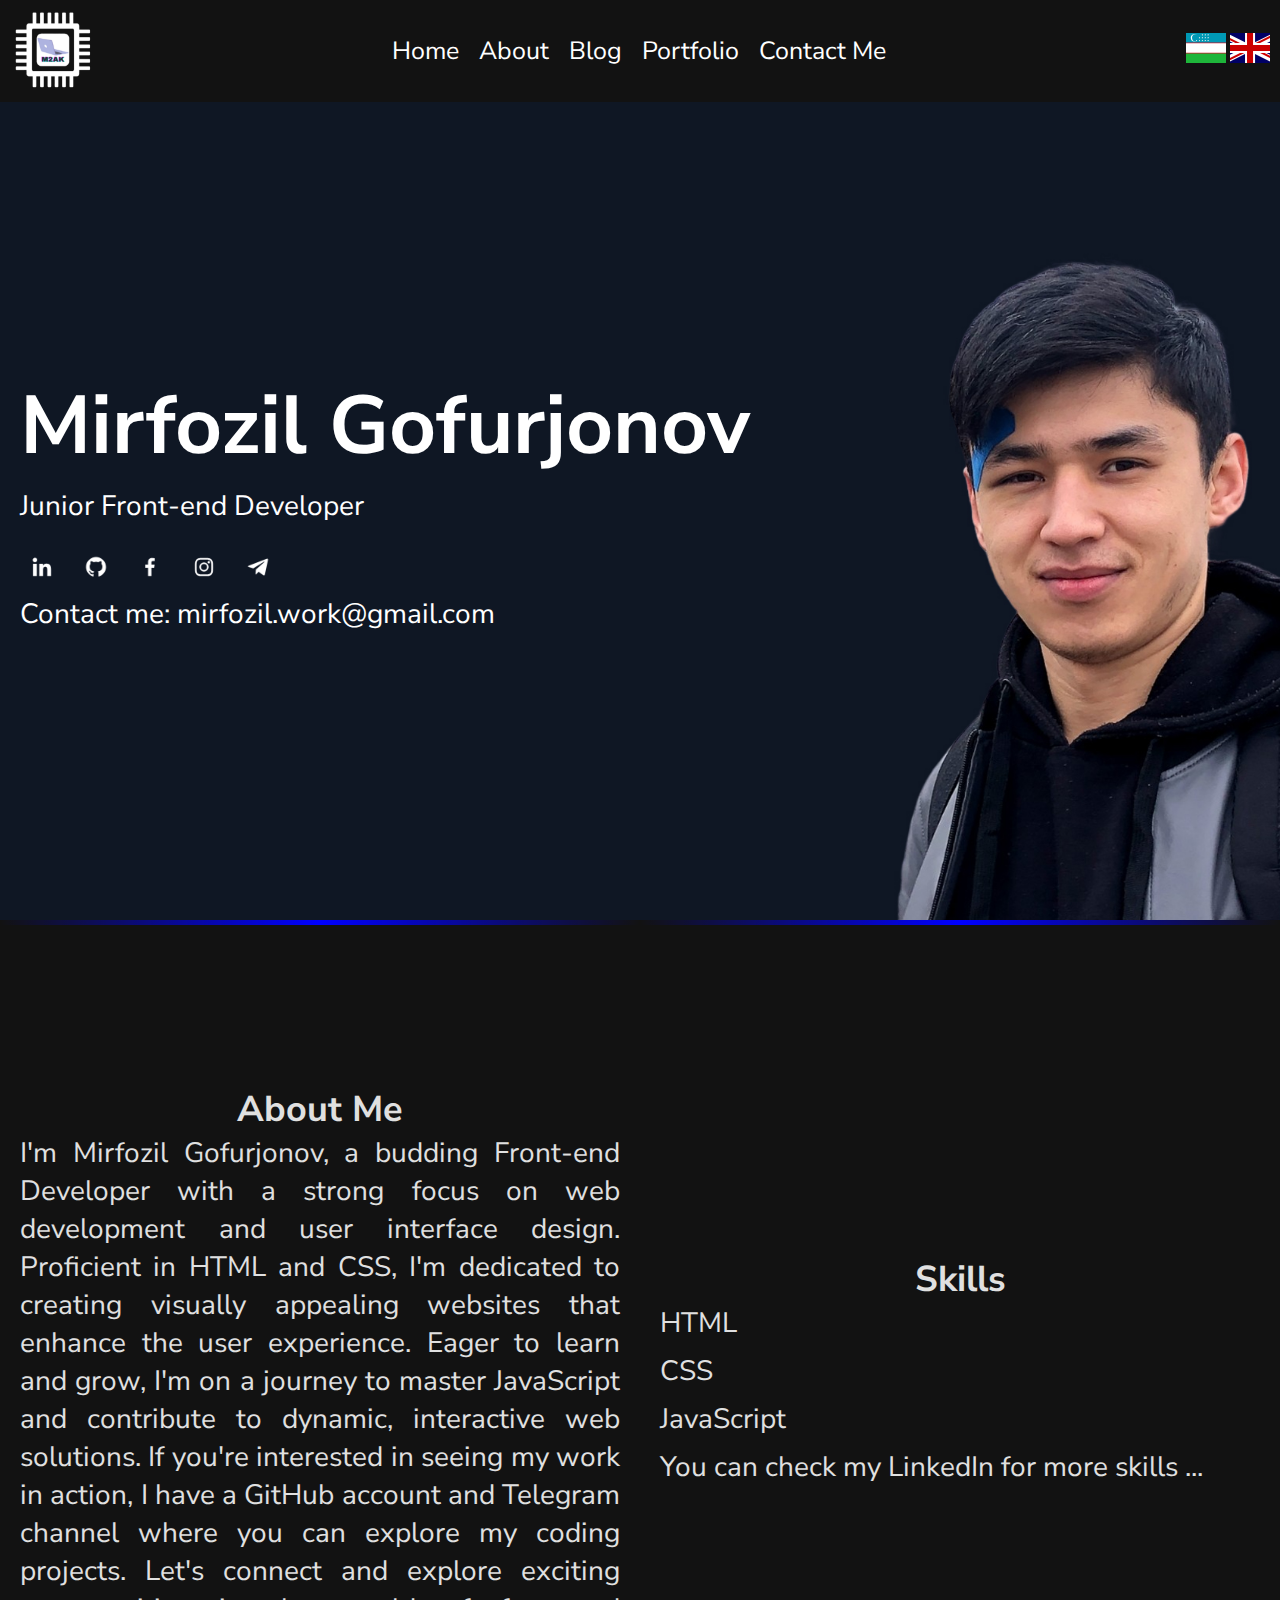
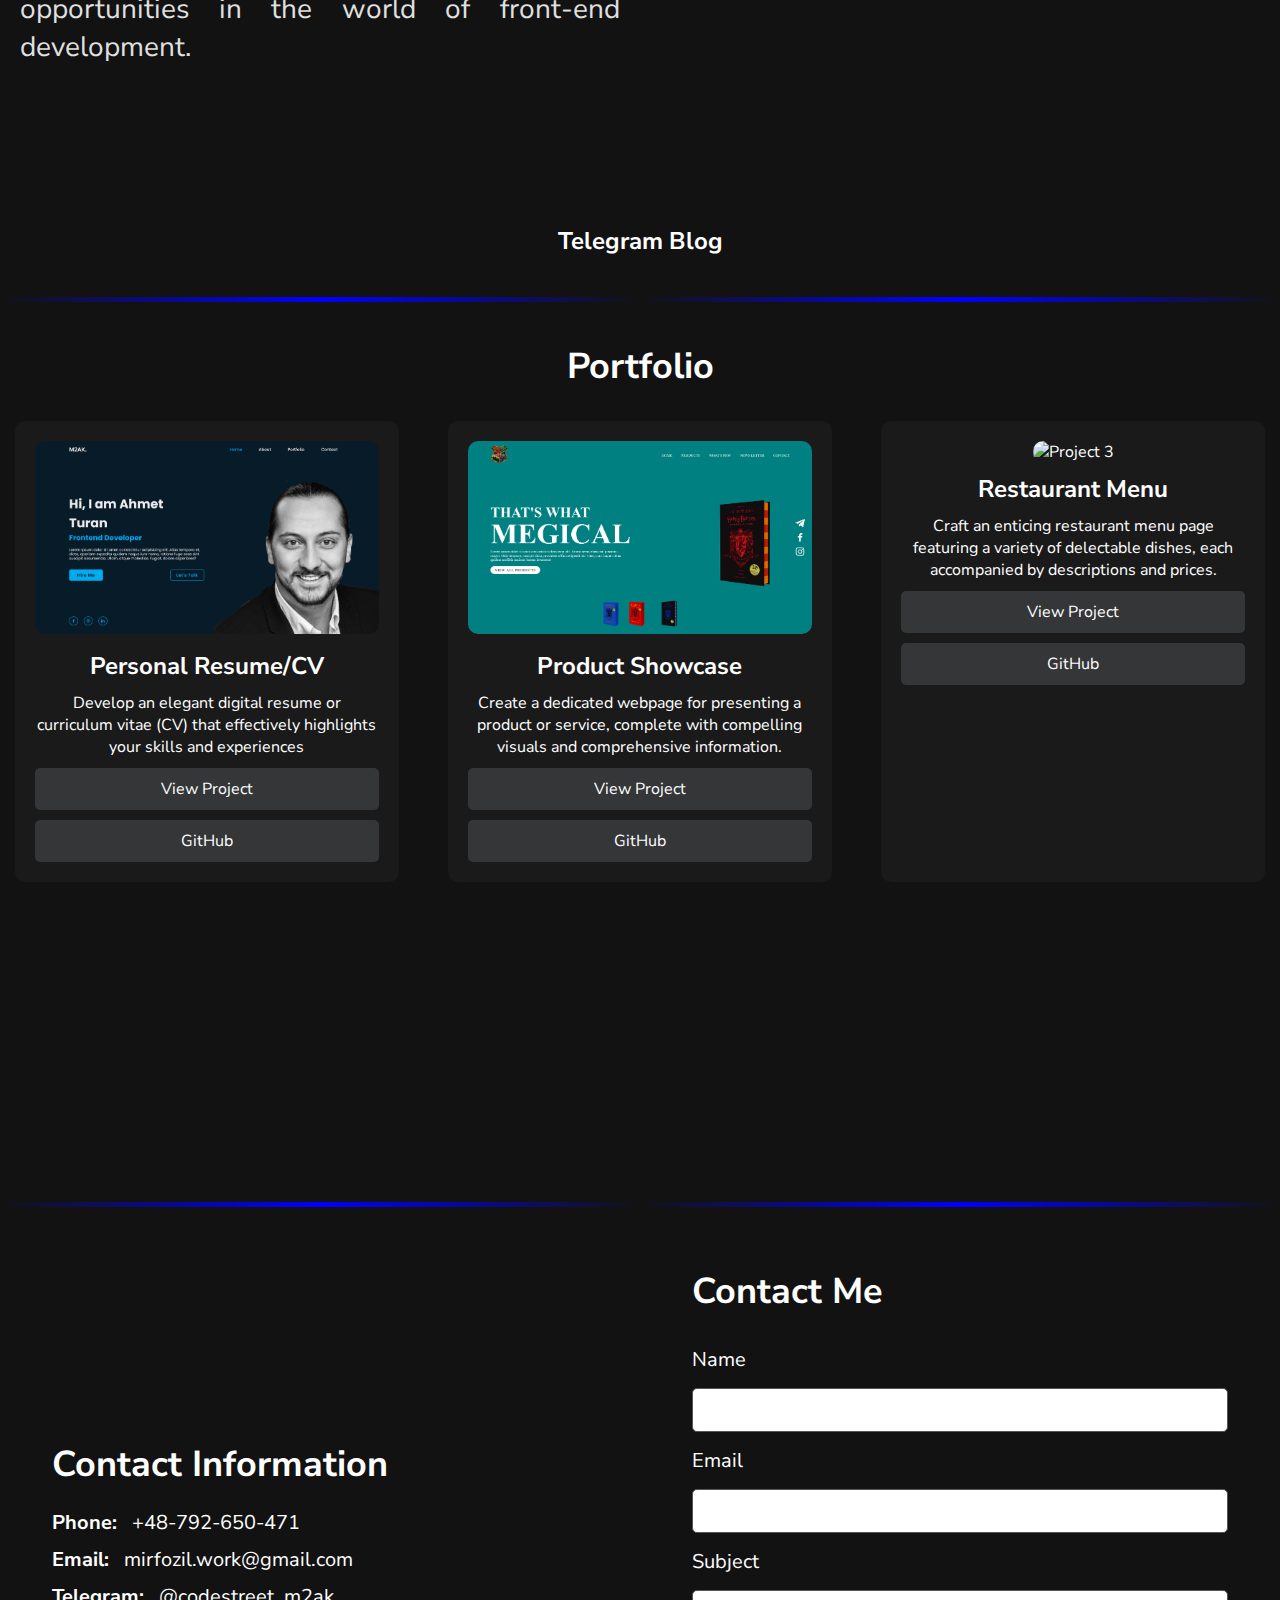
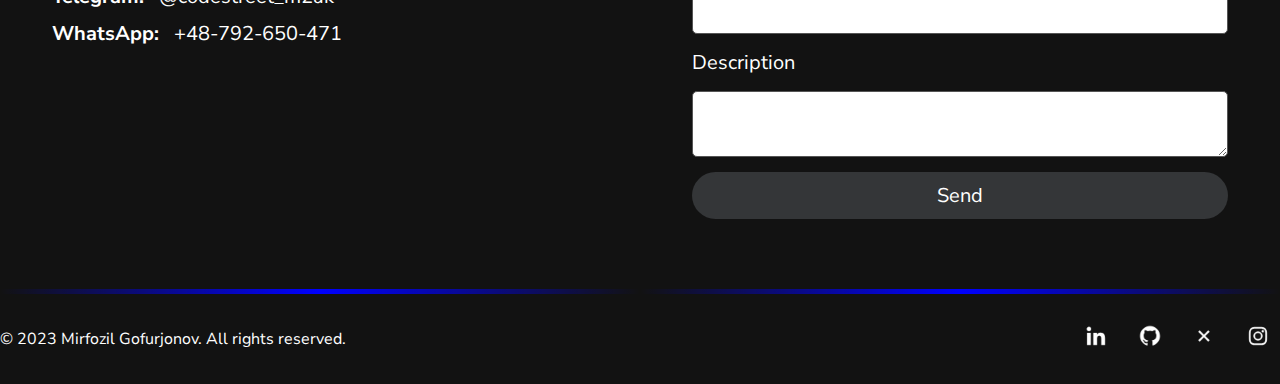
==== index.html @ f90c0793 "email act" ====
<!DOCTYPE html>
<html lang="en">
<head>
    <meta charset="UTF-8">
    <meta name="viewport" content="width=device-width, initial-scale=1.0">
    <!-- Styles -->
    <link rel="stylesheet" href="styles.css">
    <!-- Fonts -->
    <link rel="preconnect" href="https://fonts.googleapis.com">
    <link rel="preconnect" href="https://fonts.gstatic.com" crossorigin>
    <link href="https://fonts.googleapis.com/css2?family=Nunito+Sans:ital,opsz,wght@0,6..12,200;0,6..12,300;0,6..12,400;0,6..12,500;0,6..12,600;0,6..12,700;0,6..12,800;0,6..12,900;0,6..12,1000;1,6..12,200;1,6..12,300;1,6..12,400;1,6..12,500;1,6..12,600;1,6..12,700;1,6..12,800;1,6..12,900;1,6..12,1000&display=swap" rel="stylesheet">
    <!-- Title -->
    <title>Mirfozil Gofurjonov's Portfolio</title>
</head>
<body>

    <header class="dark-header">
        <div class="logo">
            <a href="Uzb_index.html"><img src="img/logo/logo.png" alt="logo"></a>
        </div>
        <nav>
            <ul>
                <li><a href="#home">Home</a></li>
                <li><a href="#about">About</a></li>
                <li><a href="#blog">Blog</a></li>
                <li><a href="#portfolio">Portfolio</a></li>
                <li><a href="#contact">Contact Me</a></li>
            </ul>
        </nav>
        <div class="language-flags">
            <a href="Uzb_index.html"><img src="img/flag/uzb.svg" alt="Uzbek Flag"></a>
            <a href="index.html"><img src="img/flag/gbr.svg" alt="English Flag"></a>
        </div>
    </header>

    <section id="home" class="home-section">
        <div class="home-content">
            <h2>Mirfozil Gofurjonov</h2>
            <p>Junior Front-end Developer</p>
            <div class="social-links">
                <a href="https://www.linkedin.com/in/m2ak-mirfozil/" target="_blank" title="LinkedIn">
                    <img src="img/icon/linkedin-logo-24.png" alt="LinkedIn">
                </a>
                <a href="https://github.com/m2ak-dev" target="_blank" title="GitHub">
                    <img src="img/icon/github-logo-24.png" alt="GitHub">
                </a>
                <a href="https://www.facebook.com/charlie.mirfozil" target="_blank" title="Facebook">
                    <img src="img/icon/facebook-logo-24.png" alt="Facebook">
                </a>
                <a href="https://www.instagram.com/mirfozil_pl/" target="_blank" title="Instagram">
                    <img src="img/icon/instagram-logo-24.png" alt="Instagram">
                </a>
                <a href="https://t.me/codestreet_m2ak" target="_blank" title="Telegram">
                    <img src="img/icon/telegram-logo-24.png" alt="Telegram">
                </a>
            </div>
            <p class="contact-me">
                Contact me: <a href="mailto:mirfozil.work@gmail.com">mirfozil.work@gmail.com</a>
            </p>
        </div>
    </section>

    <hr class="border-sections">

    <section id="about" class="about-section">
        <div class="about-summary">
            <h2>About Me</h2>
            <p>
                I'm Mirfozil Gofurjonov, a budding Front-end Developer with a strong focus on web development and user interface design. Proficient in HTML and CSS, I'm dedicated to creating visually appealing websites that enhance the user experience. Eager to learn and grow, I'm on a journey to master JavaScript and contribute to dynamic, interactive web solutions. If you're interested in seeing my work in action, I have a GitHub account and Telegram channel where you can explore my coding projects. Let's connect and explore exciting opportunities in the world of front-end development.
            </p>
        </div>
        <div class="skills">
            <h2>Skills</h2>
            <ul>
                <li>HTML</li>
                <li>CSS</li>
                <li>JavaScript</li>
                <a href="https://www.linkedin.com/in/m2ak-mirfozil/details/skills/"><li>You can check my LinkedIn for more skills ...</li></a>
                <!-- skills here -->
            </ul>
        </div>
    </section>
    
    <section id="blog" class="blog-section">        
        <h2>Telegram Blog</h2>
        <div id="telegram-post-container">
            <div class="telegram-post">
                <script async src="https://telegram.org/js/telegram-widget.js?22" data-telegram-post="codestreet/151" data-width="100%" data-userpic="true" data-color="343638" data-dark="1" data-dark-color="FFFFFF"></script>
            </div>
            <div class="telegram-post">
                <script async src="https://telegram.org/js/telegram-widget.js?22" data-telegram-post="codestreet/153" data-width="100%" data-userpic="true" data-color="343638" data-dark="1" data-dark-color="FFFFFF"></script>
            </div>
            <div class="telegram-post">
                <script async src="https://telegram.org/js/telegram-widget.js?22" data-telegram-post="codestreet/175" data-width="100%" data-userpic="true" data-color="343638" data-dark="1" data-dark-color="FFFFFF"></script>
            </div>
        </div>        
            <!-- more blog posts here -->
        </div>
    </section>
    
    <hr class="border-sections">

    <section id="portfolio" class="portfolio-section">
        <h2>Portfolio</h2>
        <div class="projects">
            <!-- Project 1 -->
            <div class="project">
                <img src="img/projects/project 1.png" alt="Project 1">
                <h3>Personal Resume/CV</h3>
                <p>Develop an elegant digital resume or curriculum vitae (CV) that effectively highlights your skills and experiences</p>
                <a href="https://enchanting-halva-7fa285.netlify.app/" target="_blank">View Project</a>
                <a href="https://github.com/m2ak-dev/6-project" target="_blank">GitHub</a>
            </div>
    
            <!-- Project 2 -->
            <div class="project">
                <img src="img/projects/project 2.png" alt="Project 2">
                <h3>Product Showcase</h3>
                <p>Create a dedicated webpage for presenting a product or service, complete with compelling visuals and comprehensive information.</p>
                <a href="https://sage-semifreddo-724158.netlify.app/" target="_blank">View Project</a>
                <a href="https://github.com/m2ak-dev/8-project" target="_blank">GitHub</a>
            </div>
    
            <!-- Project 3 -->
            <div class="project">
                <img src="img/projects/project 3.png" alt="Project 3">
                <h3>Restaurant Menu</h3>
                <p>Craft an enticing restaurant menu page featuring a variety of delectable dishes, each accompanied by descriptions and prices.</p>
                <a href="https://stately-wisp-ce8a71.netlify.app/" target="_blank">View Project</a>
                <a href="https://github.com/m2ak-dev/7-project" target="_blank">GitHub</a>
            </div>
        </div>
    </section>
    
    <hr class="border-sections">

    <section id="contact" class="contact-section">
        <div class="contact-info">
            <h2>Contact Information</h2>
            <ul>
                <li><strong>Phone:</strong> +48-792-650-471</li>
                <li><strong>Email:</strong> <a href="mailto:mirfozil.work@gmail.com">mirfozil.work@gmail.com</a></li>
                <li><strong>Telegram:</strong> <a href="codestreet_m2ak" target="_blank">@codestreet_m2ak</a></li>
                <li><strong>WhatsApp:</strong> +48-792-650-471</li>
            </ul>
        </div>

        <div class="contact-form">
            <h2>Contact Me</h2>
            <form name="contact" method="POST" data-netlify="true" data-netlify-honeypot="bot-field">
                <input type="hidden" name="zapierUrl" value="https://hooks.zapier.com/your-unique-zapier-url">
                <label for="name">Name</label>
                <input type="text" id="name" name="name" required>
                
                <label for="email">Email</label>
                <input type="email" id="email" name="email" required>
                
                <label for="subject">Subject</label>
                <input type="text" id="subject" name="subject" required>
                
                <label for="description">Description</label>
                <textarea id="description" name="description" required></textarea>
                
                <button type="submit">Send</button>
            </form>
        </div>
    </section>

    <hr class="border-sections">
    
    <footer class="footer-section">
        <div class="footer-content">
            <p>&copy; 2023 Mirfozil Gofurjonov. All rights reserved.</p>
            <div class="social-links">
                <a href="https://www.linkedin.com/in/m2ak-mirfozil/" target="_blank">
                    <img src="img/icon/linkedin-logo-24.png" alt="LinkedIn">
                </a>
                <a href="https://github.com/m2ak-dev" target="_blank">
                    <img src="img/icon/github-logo-24.png" alt="GitHub">
                </a>
                <a href="https://twitter.com/MirfozilG" target="_blank">
                    <img src="img/icon/x-regular-24.png" alt="Twitter">
                </a>
                <a href="https://www.instagram.com/mirfozil_pl/" target="_blank">
                    <img src="img/icon/instagram-logo-24.png" alt="Instagram">
                </a>
            </div>
        </div>
    </footer>
      

</body>
</html>
---- styles.css ----
* {
    margin: 0;
    padding: 0;
    box-sizing: border-box;
    font-family: 'Nunito Sans', sans-serif;
}

body {
    font-family: 'Nunito Sans', sans-serif;
    background-color: #121212; 
    color: #FFFFFF; 
    margin: 0;
    padding: 0;
}

/* Header Section */
.dark-header {
    background-color: transparent;
    padding: 10px;
    display: flex;
    justify-content: space-between;
    align-items: center;
}

/* Logo or Name */
.logo img{
    height: 82px;
    display: flex;
    align-items: center;
}

/* Navigation Menu */
nav ul {
    height: 12%;
    display: flex;
    align-items: center;
    list-style: none;
    display: flex;
    gap: 20px;
}

nav ul li {
    font-size: 18px;
}

nav ul li a {
    font-size: 25px;
    color: #FFFFFF;
    text-decoration: none;
}

/* Language Flags */
.language-flags a {
    text-decoration: none;
}

.language-flags img {
    width: 40px;
}

/* Home Section */
.home-section {
    background-image: url("img/homelast.jpg");
    background-size: cover;
    background-position: center;
    background-repeat: no-repeat;
    color: #FFFFFF;
    text-align: center;
    height: calc(100vh - 82px);
    display: flex;
    align-items: center;
}

.home-content {
    text-align: left;
    padding: 0 20px;
    align-items: center;
    justify-content: flex-start;
}

.home-content h2 {
    font-size: 82px;
    margin-bottom: 5px;
}

.home-content p {
    font-size: 28px;
    margin-bottom: 20px;
}

.social-links a {
    display: inline-block;
    margin: 10px;
}

.contact-me a {
    text-decoration: none;
    color: #FFFFFF;
}

/* About Me Section */
.about-section {
    align-items: center;
    display: flex;
    justify-content: center;
    background-size: cover;
    background-position: center;
    background-repeat: no-repeat;
    color: #E0E0E0;
    height: 100vh;
}

/* Summary on the Left */
.about-summary {
    width: 50%;
    text-align: left;
    padding: 20px;
}

.about-summary h2 {
    text-align: center;
    font-size: 36px;
}

.about-summary p {
    text-align: justify;
    font-size: 28px;
}

.about-summary,
.skills {
    
    width: 50%;
    text-align: left;
    padding: 20px;
}

/* Skills on the Right */
.skills {
    width: 50%;
    text-align: center;
    padding: 20px;
}

.skills h2 {
    font-size: 36px;
}

/* Skills List Styles */
.skills ul {
    text-align: left;
    list-style: none;
    padding-left: 0;
}

.skills ul li {
    font-size: 28px;
    margin-bottom: 10px;
}

.skills ul a {
    text-decoration: none;
    color: #E0E0E0;
}

/* blog section */
.blog-section {
    text-align: center;
}

#telegram-post-container {
    margin-top: 20px;
    margin-bottom: 20px;
    display: flex;
    gap: 20px;
    justify-content: center;
    align-items: flex-start;
}

.telegram-post {
    width: 30%;
    display: flex;
    flex-direction: column;
}

.telegram-post .telegram-widget-content {
    flex: 1;
}

/* Portfolio Section */
.portfolio-section {
    background-color: #121212;
    color: #FFFFFF;
    padding: 40px 0;
    height: 100vh;
}

.portfolio-section h2 {
    font-size: 36px;
    text-align: center;
    margin-bottom: 30px;
}

.projects {
    display: flex;
    justify-content: space-around;
    flex-wrap: wrap;
    gap: 20px;
}

.project {
    background-color: #1a1a1a;
    border-radius: 10px;
    padding: 20px;
    width: 30%; /* Adjust the width as needed for the layout */
    text-align: center;
}

.project img {
    width: 100%;
    border-radius: 10px;
}

.project h3 {
    font-size: 24px;
    margin: 10px 0;
}

.project p {
    font-size: 16px;
}

.project a {
    display: block;
    margin-top: 10px;
    text-decoration: none;
    color: #FFFFFF;
    background-color: #343638;
    padding: 10px;
    border-radius: 5px;
    transition: background-color 0.3s;
}

.project a:hover {
    background-color: #555;
}

@media (max-width: 768px) {
    .projects {
        flex-direction: column;
        align-items: center;
    }

    .project {
        width: 90%;
    }
}

/* Contact Section */
.contact-section {
    background-color: #121212;
    color: #FFFFFF;
    padding: 40px 0;
    display: flex;
    justify-content: space-around;
    align-items: center;
}

.contact-info, .contact-form {
    width: 45%;
    padding: 20px;
}

.contact-info h2, .contact-form h2 {
    font-size: 36px;
    margin-bottom: 20px;
}

.contact-info ul {
    list-style: none;
    padding: 0;
}

.contact-info li {
    font-size: 20px;
    margin: 10px 0;
}

.contact-info strong {
    margin-right: 10px;
}

.contact-info a {
    text-decoration: none;
    color: #FFFFFF;
}

.contact-form form {
    display: flex;
    flex-direction: column;
}

.contact-form label {
    font-size: 20px;
    margin: 10px 0;
}

.contact-form input,
.contact-form textarea {
    padding: 10px;
    margin: 5px 0;
    border: 1px solid #555;
    border-radius: 5px;
    font-size: 16px;
}

.contact-form button {
    padding: 10px;
    margin: 10px 0;
    background-color: #343638;
    color: #FFFFFF;
    border: none;
    border-radius: 30px;
    font-size: 20px;
    cursor: pointer;
    transition: background-color 0.3s;
}

.contact-form button:hover {
    background-color: #555;
}

@media (max-width: 768px) {
    .contact-section {
        flex-direction: column;
    }

    .contact-info, .contact-form {
        width: 100%;
    }
}

button:hover {
    background-color: #555; 
    color: #FFFFFF;
    box-shadow: 2px 2px 5px rgba(0, 0, 0, 0.2); 
}

button:active {
    background-color: #ffffff; 
    color: #000000; 
    box-shadow: 2px 2px 5px rgba(0, 0, 0, 0.2); 
}

/* footer */
.footer-section {
    background-color: #121212;
    color: #FFFFFF;
    padding: 20px 0;
    text-align: center;
}

.footer-content {
    display: flex;
    justify-content: space-between;
    align-items: center;
    flex-wrap: wrap;
}

.footer-content p {
    font-size: 16px;
}

.social-links {
    display: flex;
    gap: 10px;
}

.social-links a img {
    width: 24px;
    height: 24px;
    transition: transform 0.2s;
}

.social-links a img:hover {
    transform: scale(1.2);
}

.border-sections {
    border: none;
    height: 5px;
    background: linear-gradient(90deg, transparent 0%, #00f 25%, transparent 50%, #00f 75%, transparent 100%);
    background-size: 100% 5px;
    background-repeat: no-repeat;
}
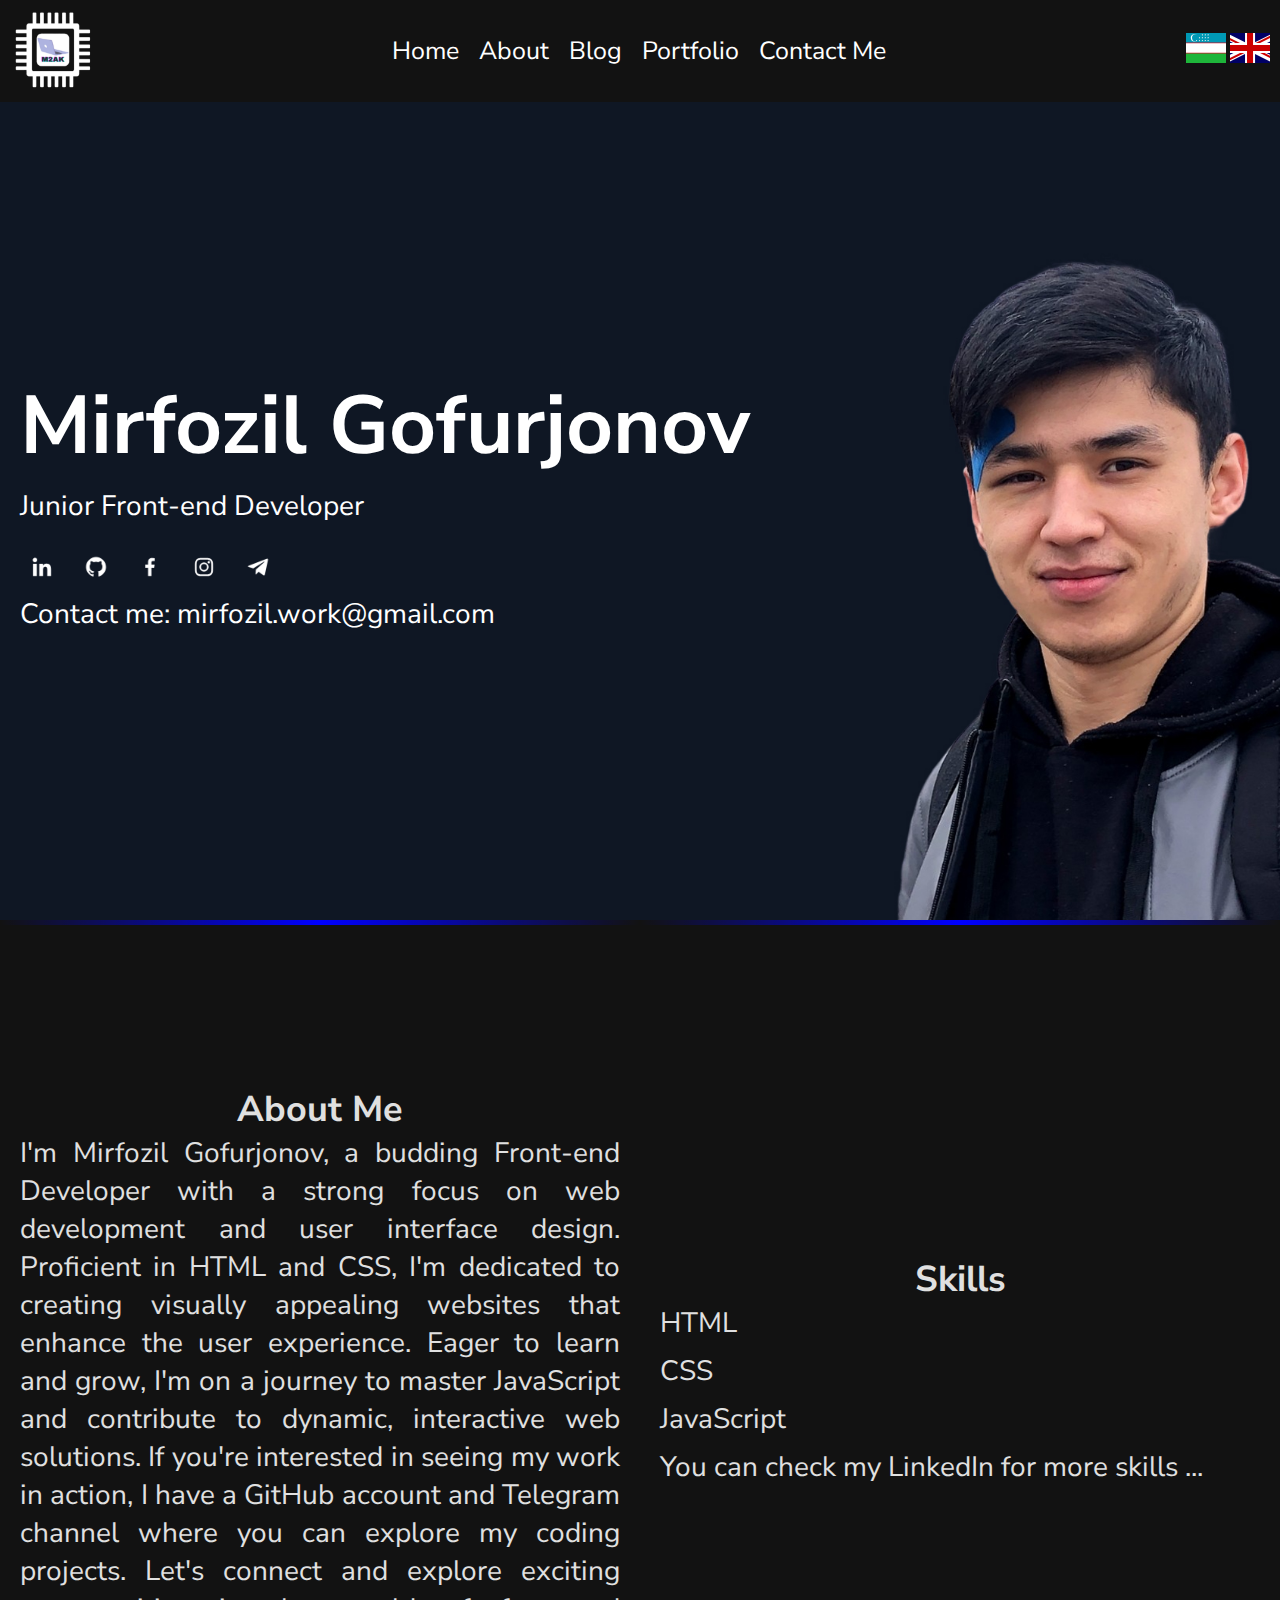
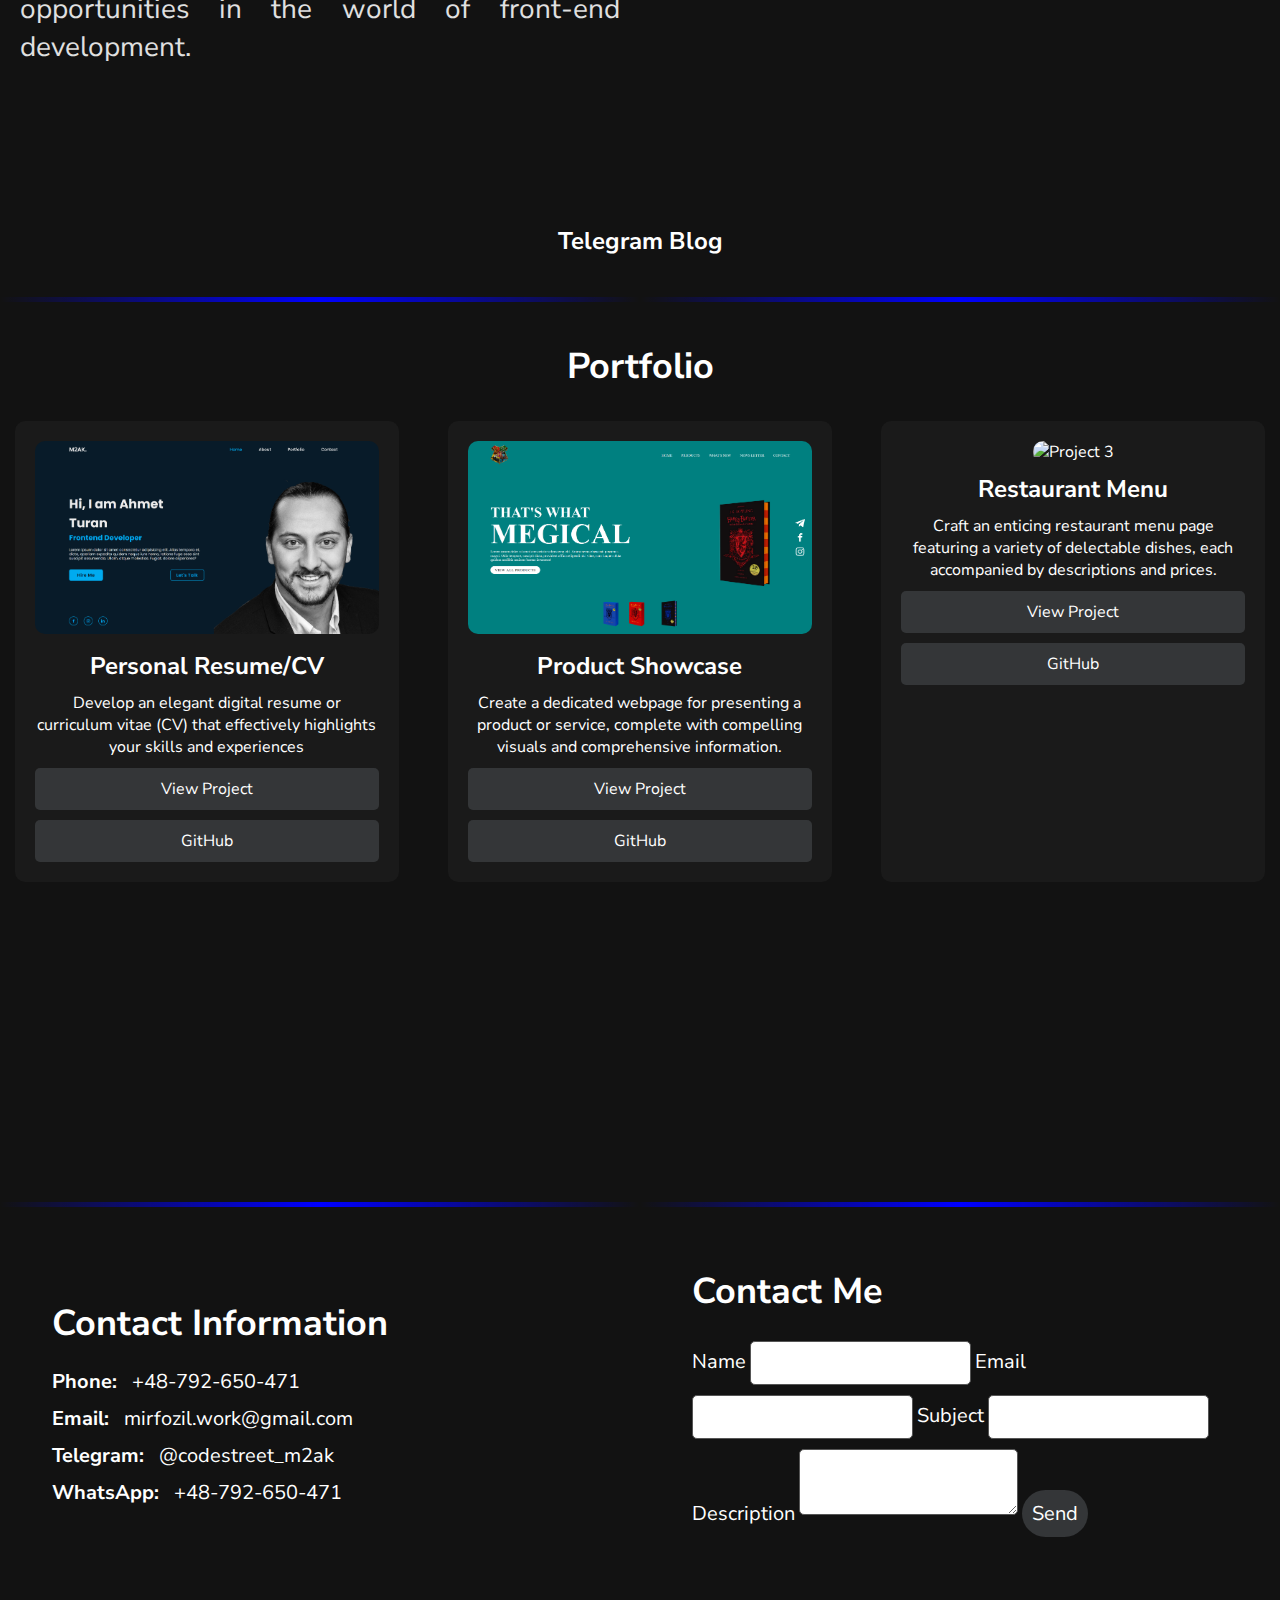
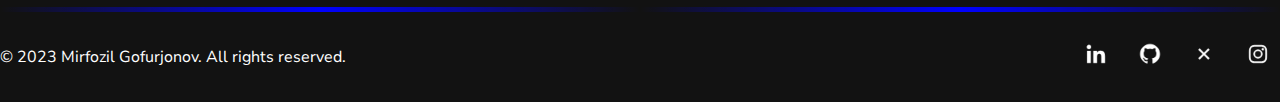
==== commit 3c0b9cca: "newa" ====
--- a/index.html
+++ b/index.html
@@ -147,7 +147,7 @@
 
         <div class="contact-form">
             <h2>Contact Me</h2>
-            <form name="contact" method="POST" data-netlify="true" data-netlify-honeypot="bot-field">
+            <input type="hidden" name="zapierUrl" value="https://hooks.zapier.com/your-unique-zapier-url">
                 <input type="hidden" name="zapierUrl" value="https://hooks.zapier.com/your-unique-zapier-url">
                 <label for="name">Name</label>
                 <input type="text" id="name" name="name" required>
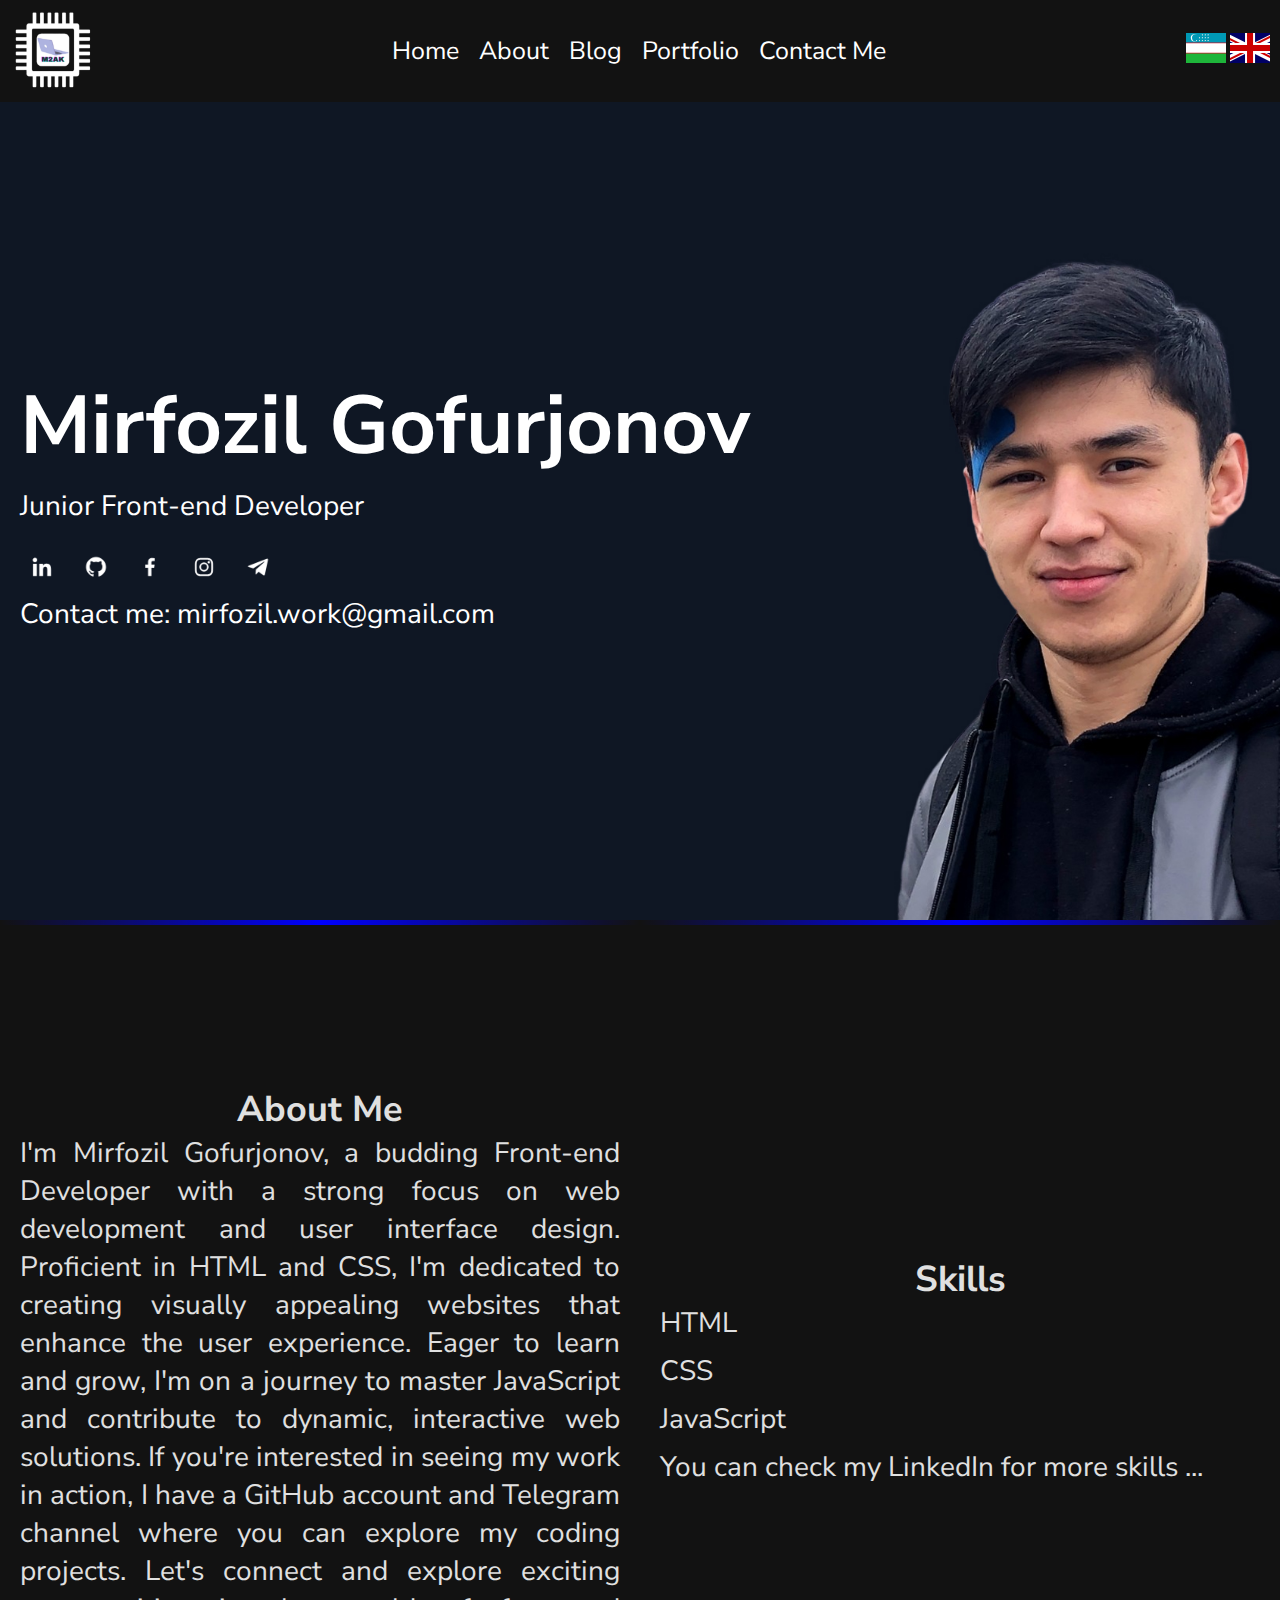
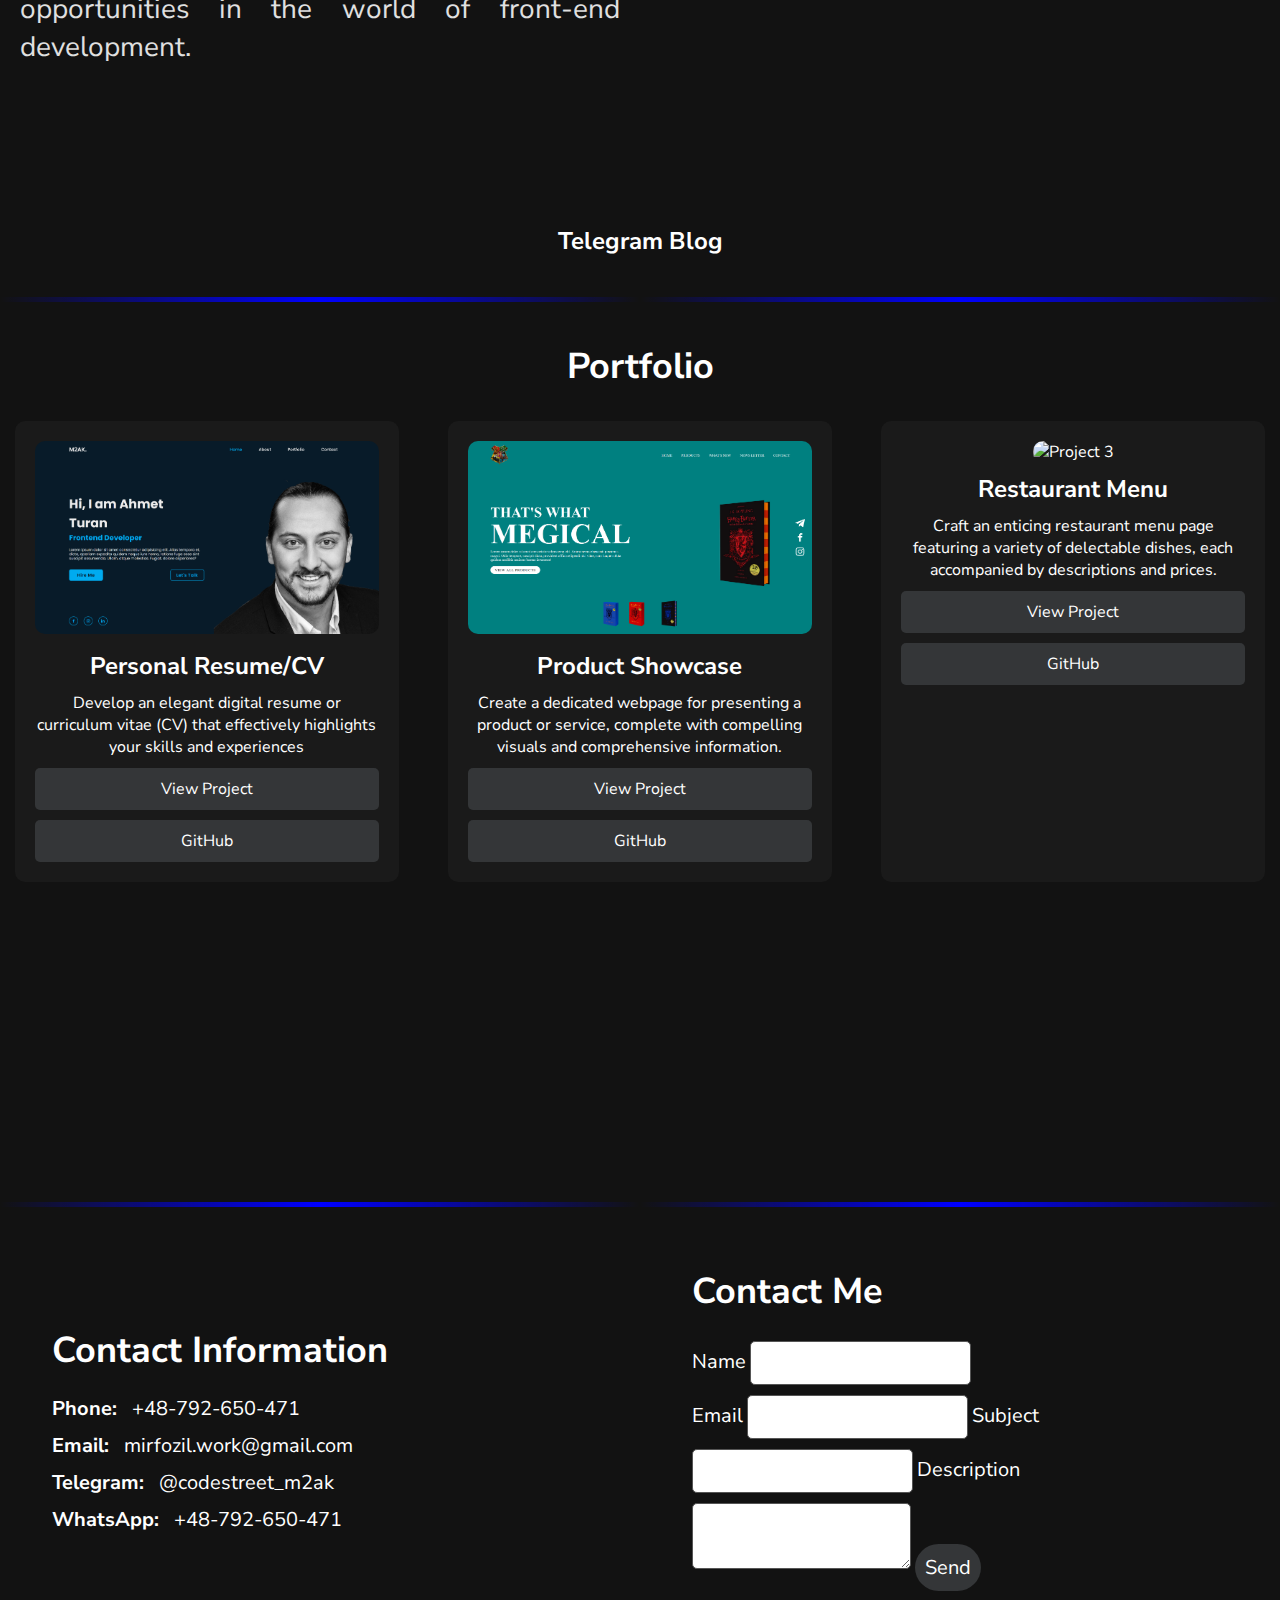
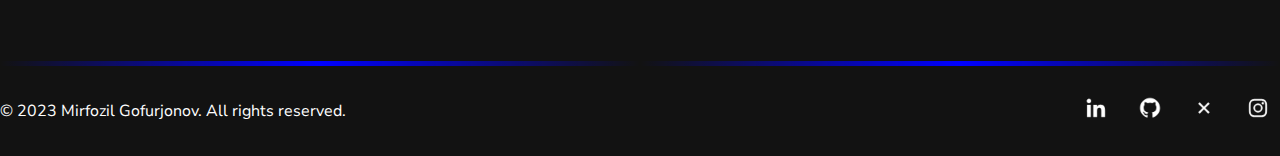
==== commit af062dd2: "de" ====
--- a/index.html
+++ b/index.html
@@ -147,11 +147,9 @@
 
         <div class="contact-form">
             <h2>Contact Me</h2>
-            <input type="hidden" name="zapierUrl" value="https://hooks.zapier.com/your-unique-zapier-url">
-                <input type="hidden" name="zapierUrl" value="https://hooks.zapier.com/your-unique-zapier-url">
                 <label for="name">Name</label>
                 <input type="text" id="name" name="name" required>
-                
+                <br>
                 <label for="email">Email</label>
                 <input type="email" id="email" name="email" required>
                 
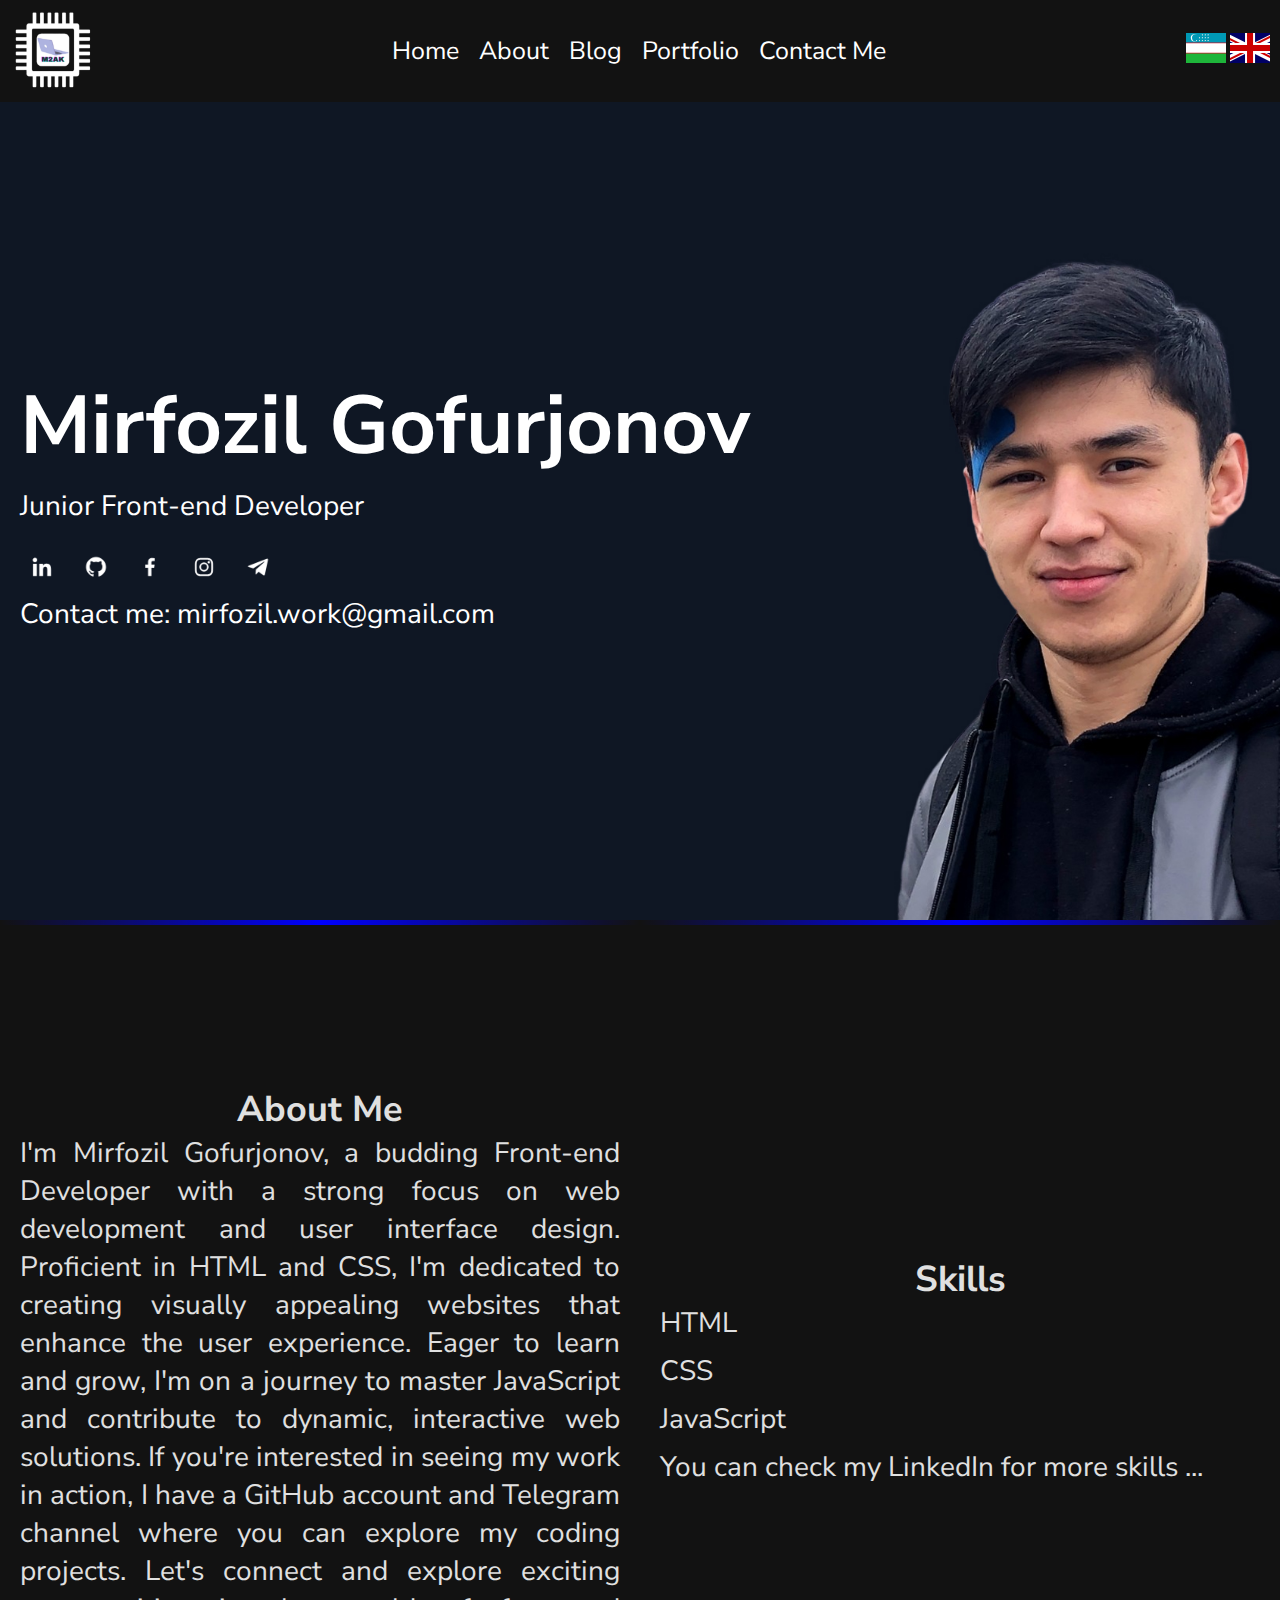
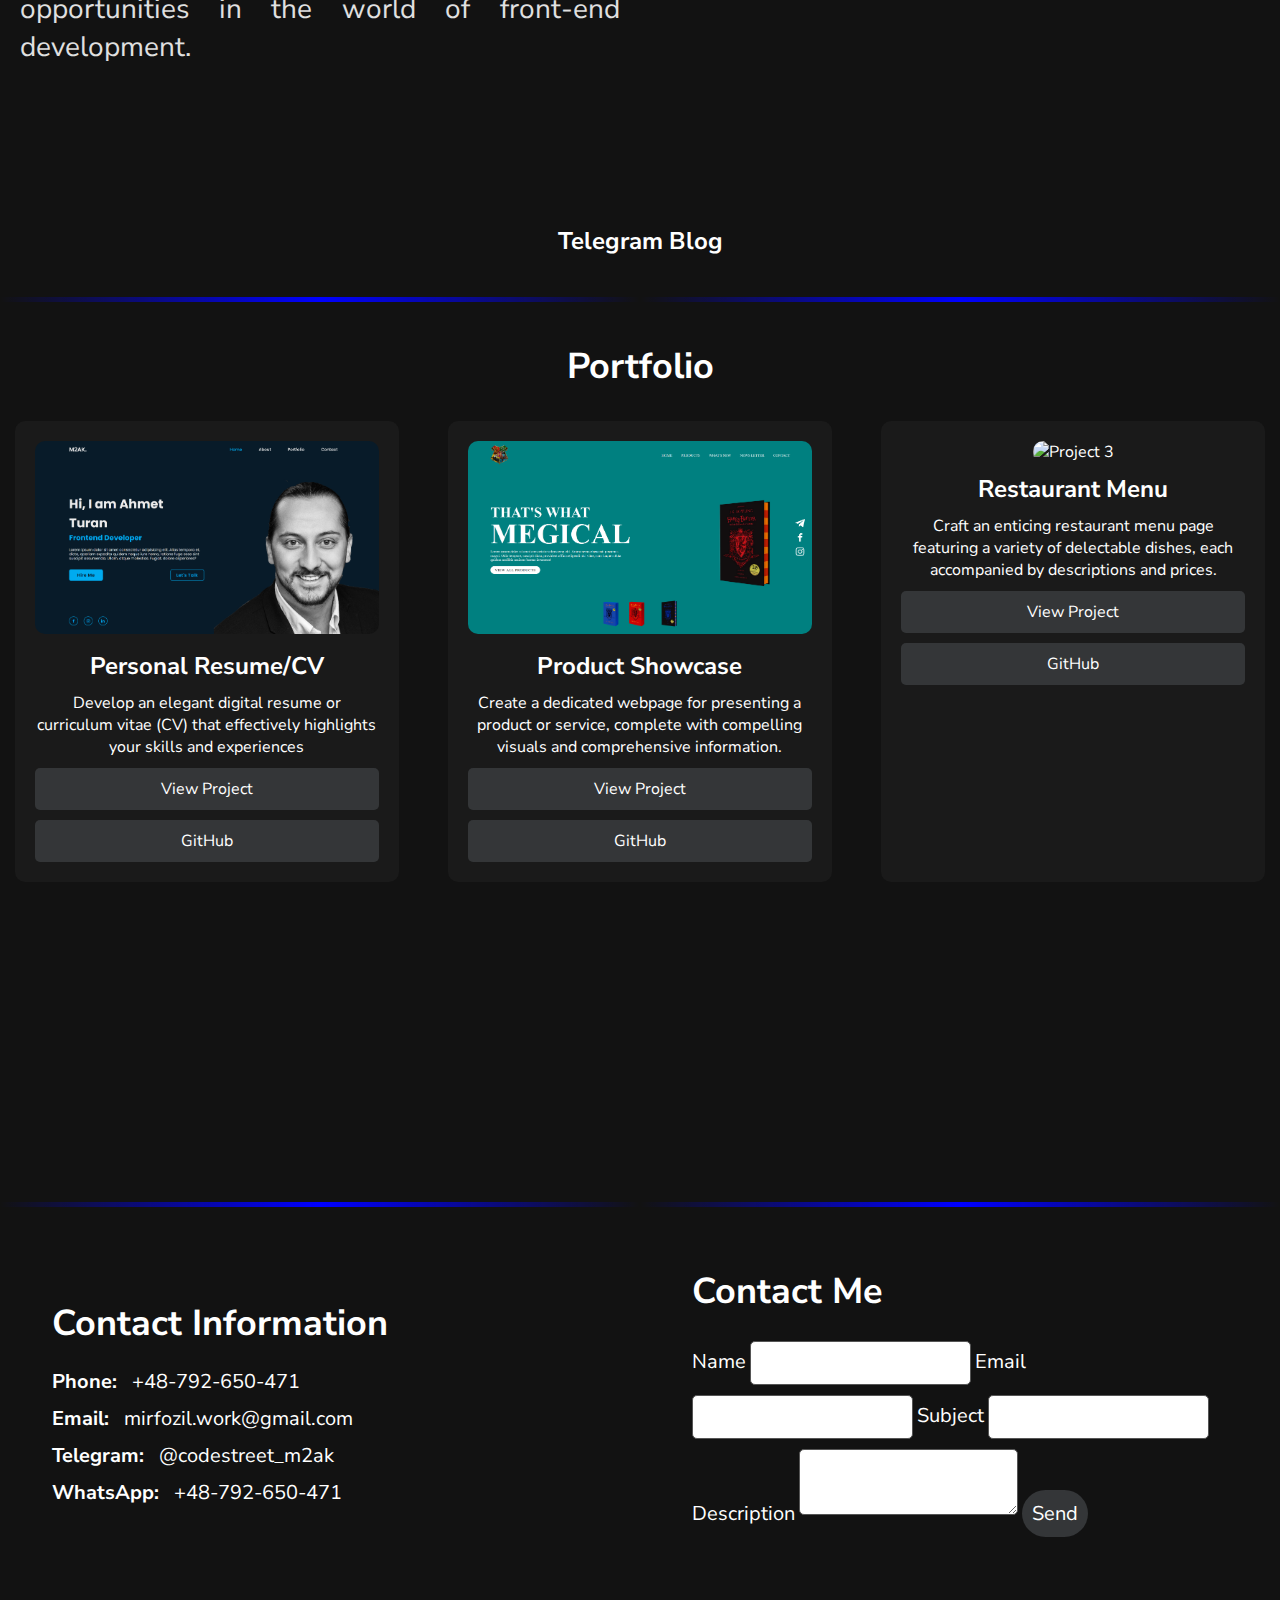
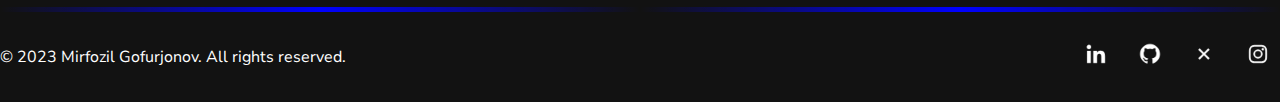
==== commit 586a0011: "contact form" ====
--- a/index.html
+++ b/index.html
@@ -149,7 +149,7 @@
             <h2>Contact Me</h2>
                 <label for="name">Name</label>
                 <input type="text" id="name" name="name" required>
-                <br>
+
                 <label for="email">Email</label>
                 <input type="email" id="email" name="email" required>
                 
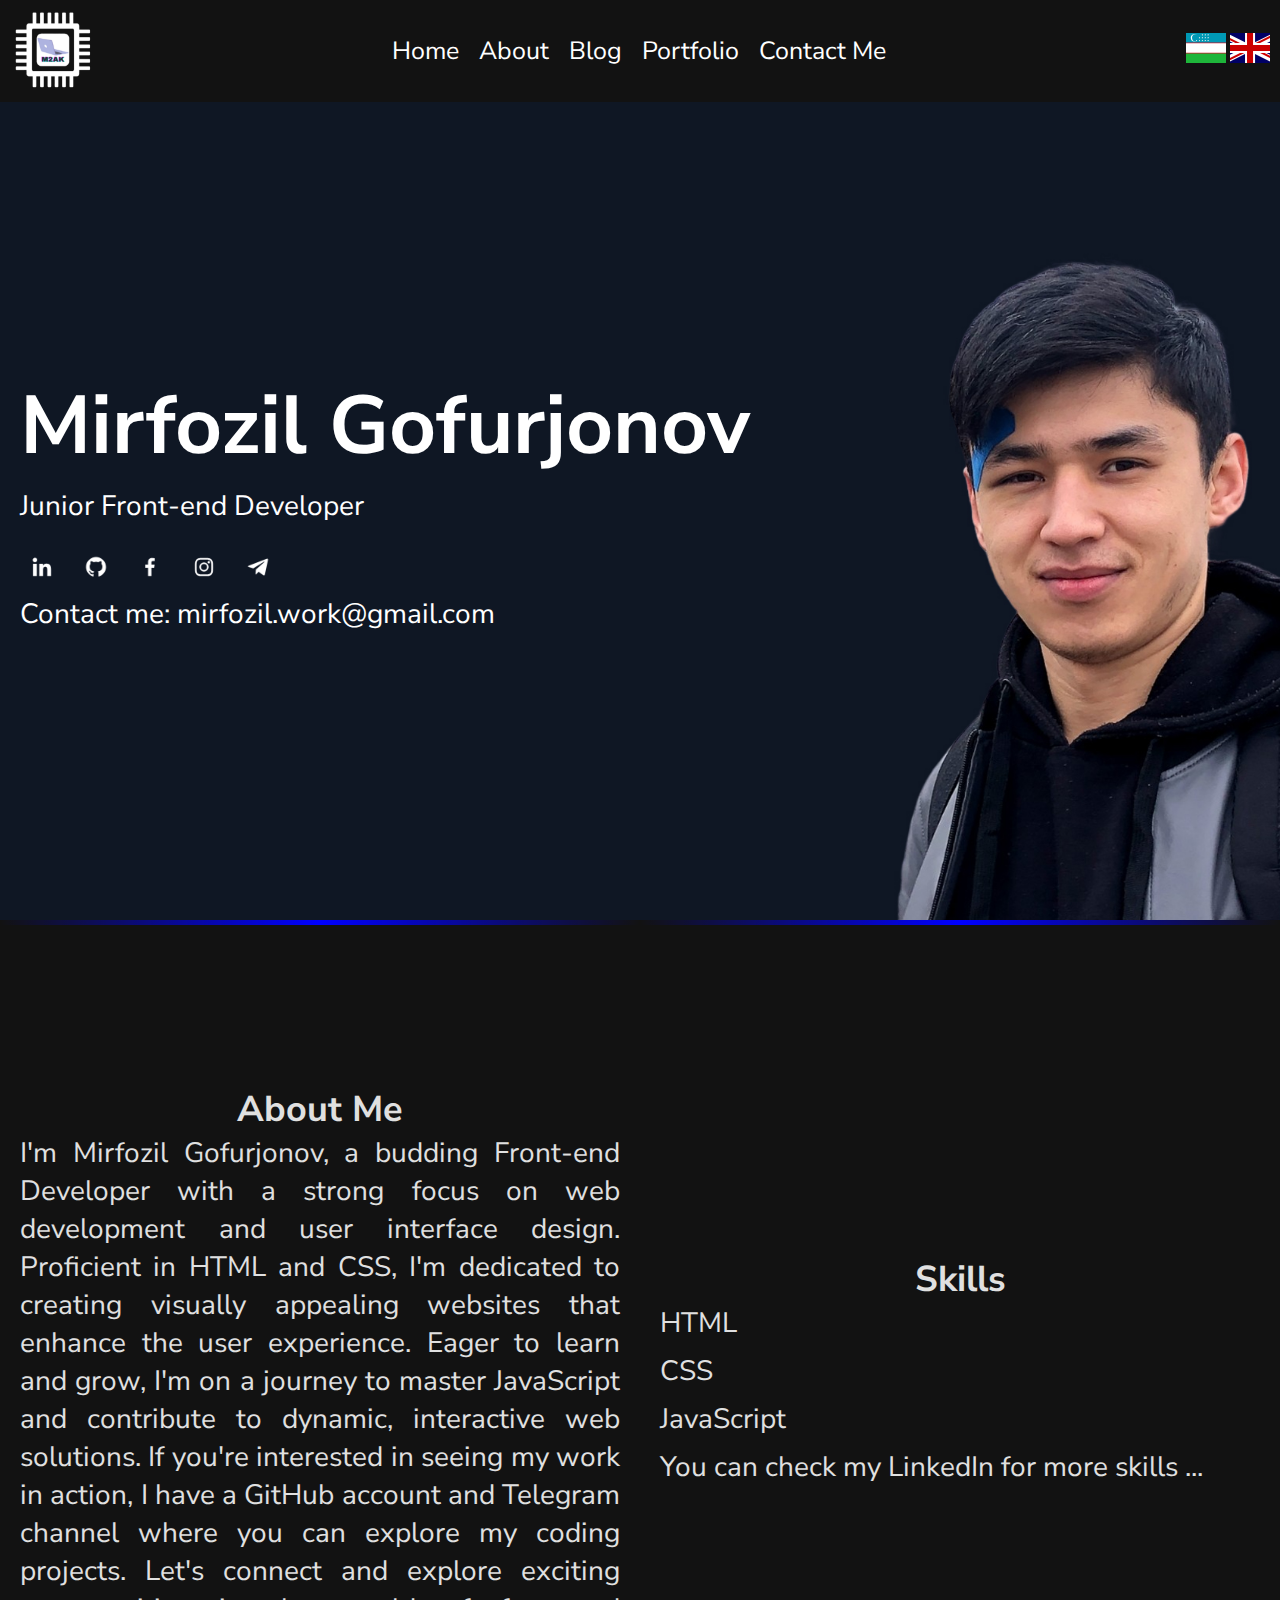
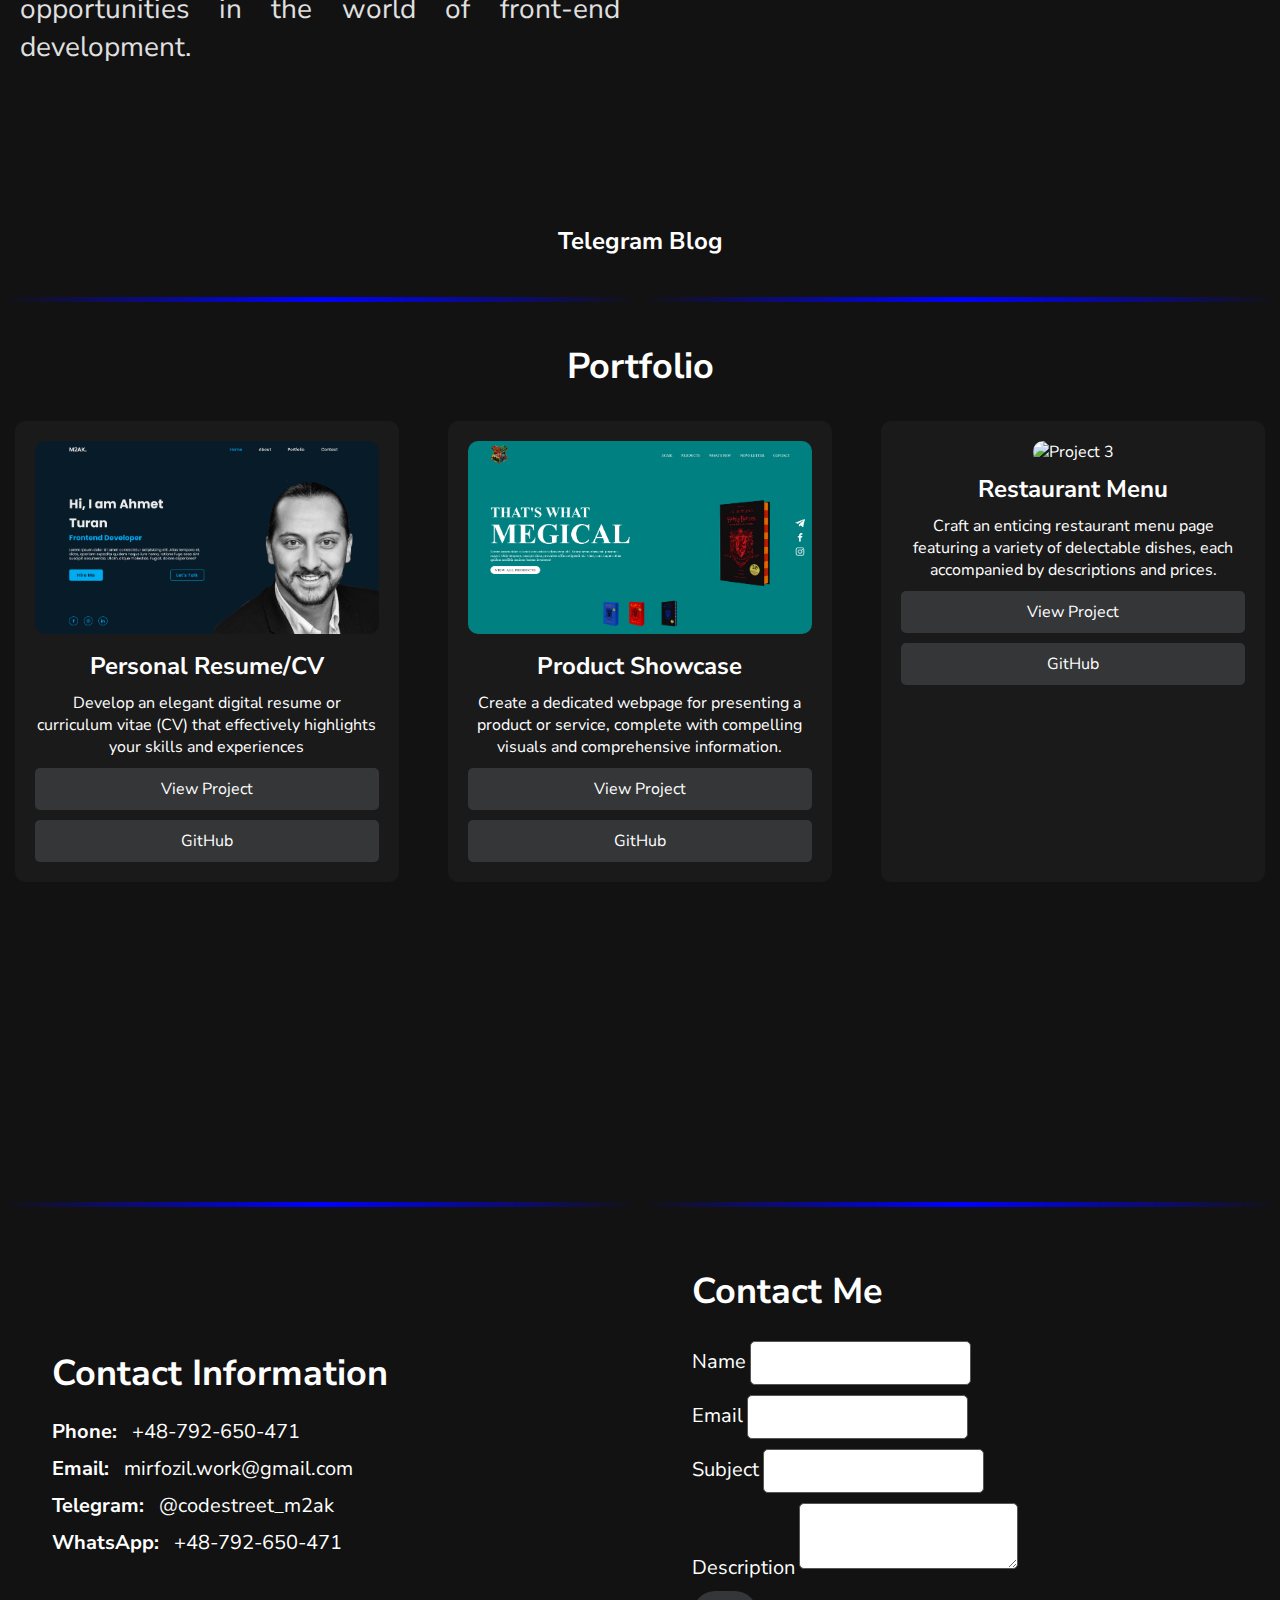
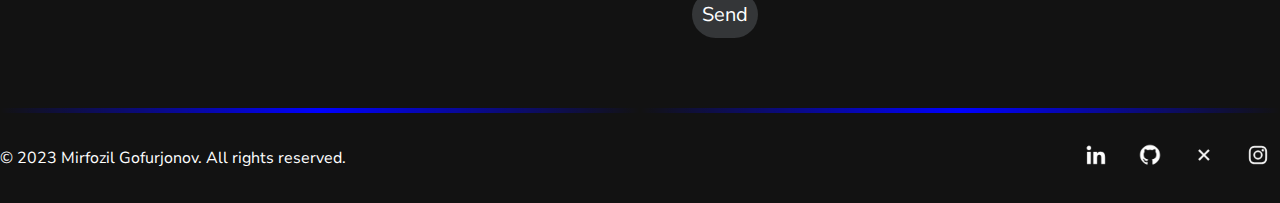
==== commit da37837e: "de" ====
--- a/index.html
+++ b/index.html
@@ -148,16 +148,16 @@
         <div class="contact-form">
             <h2>Contact Me</h2>
                 <label for="name">Name</label>
-                <input type="text" id="name" name="name" required>
+                <input type="text" id="name" name="name" required> <br>
 
                 <label for="email">Email</label>
-                <input type="email" id="email" name="email" required>
+                <input type="email" id="email" name="email" required><br>
                 
                 <label for="subject">Subject</label>
-                <input type="text" id="subject" name="subject" required>
+                <input type="text" id="subject" name="subject" required><br>
                 
                 <label for="description">Description</label>
-                <textarea id="description" name="description" required></textarea>
+                <textarea id="description" name="description" required></textarea><br>
                 
                 <button type="submit">Send</button>
             </form>
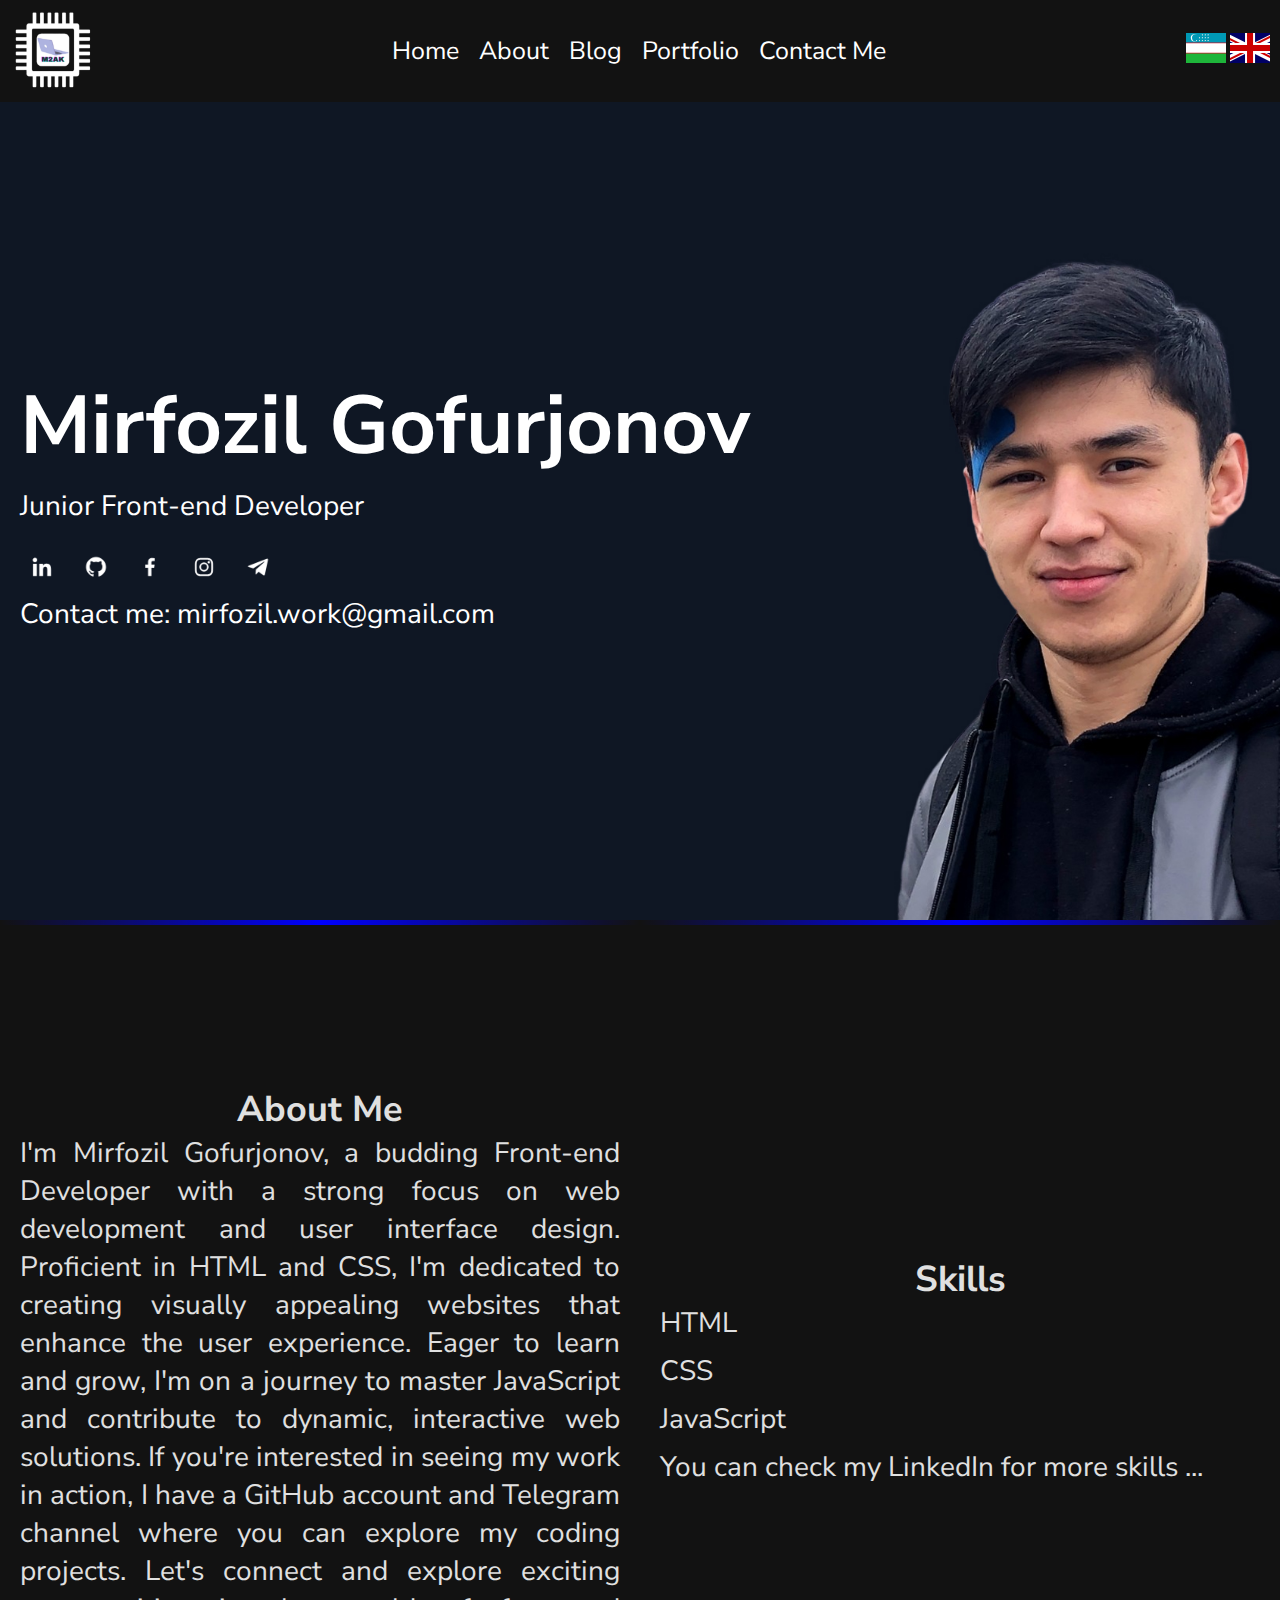
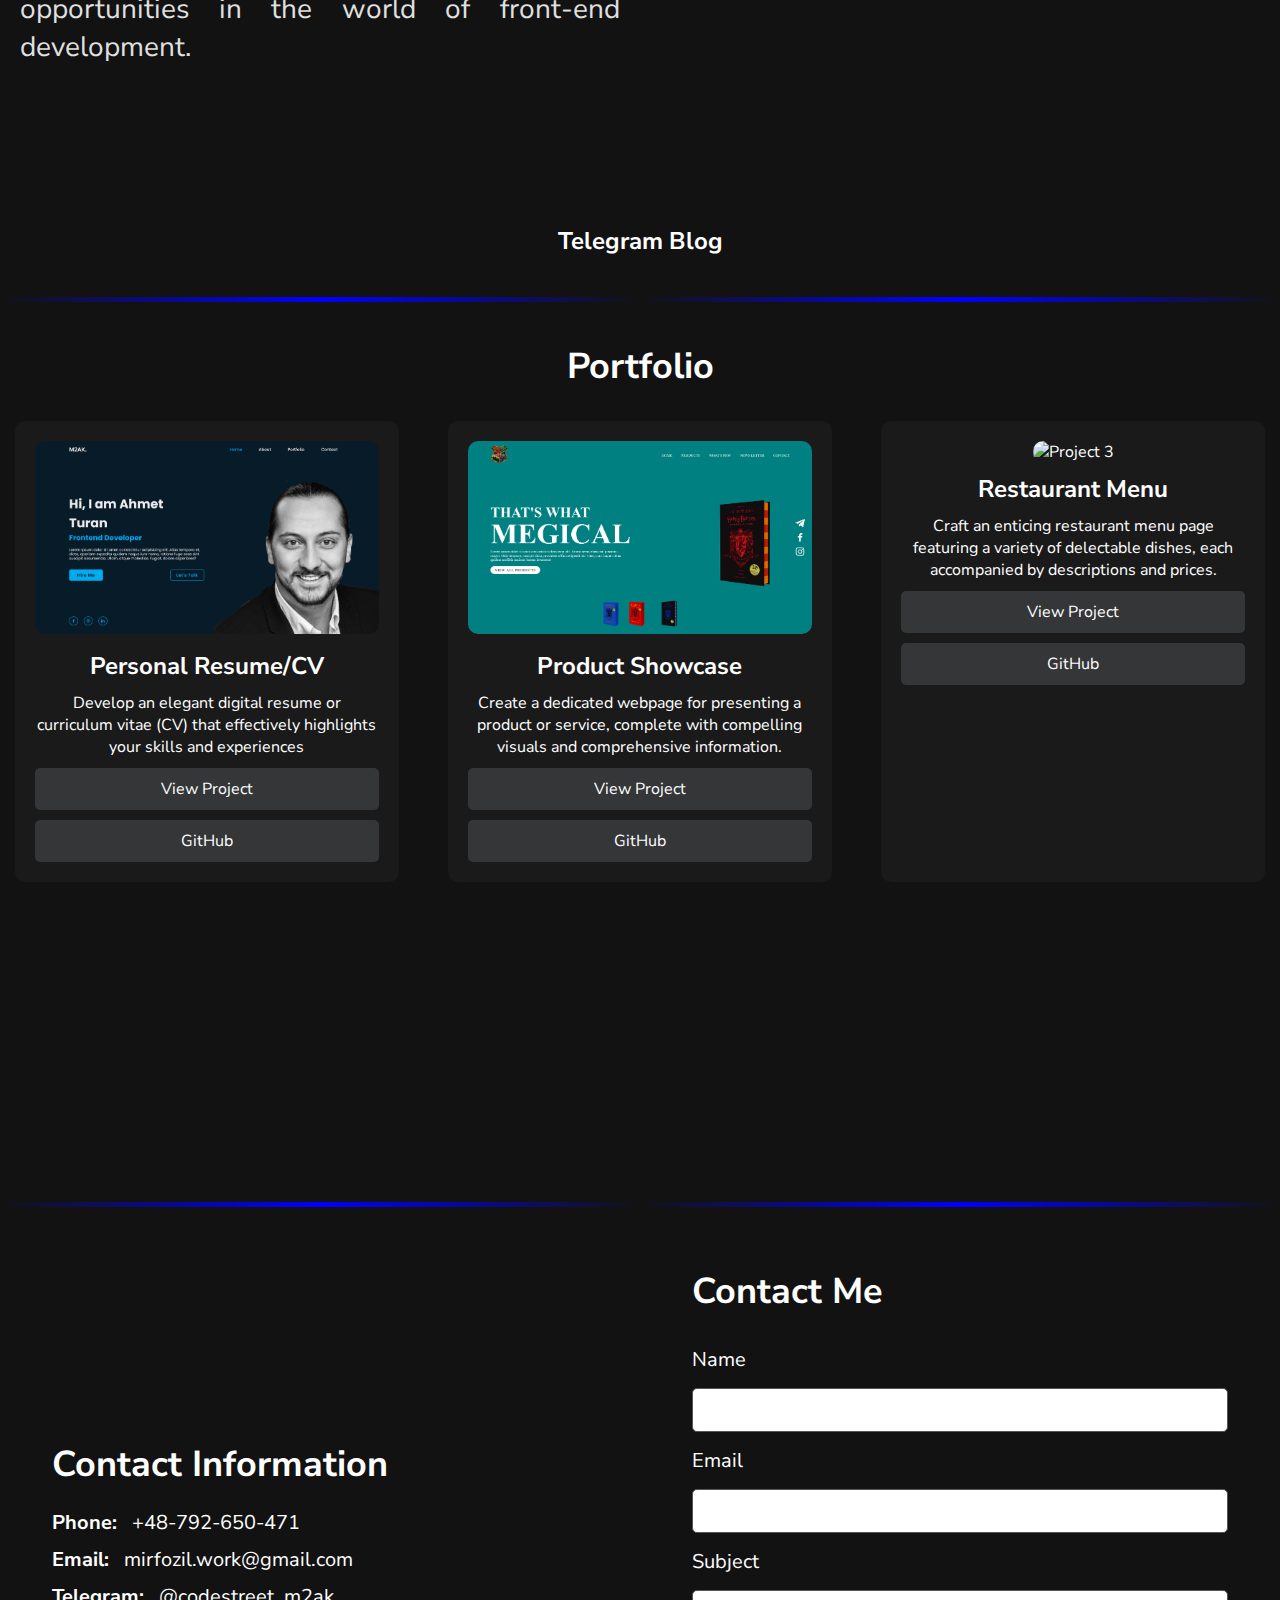
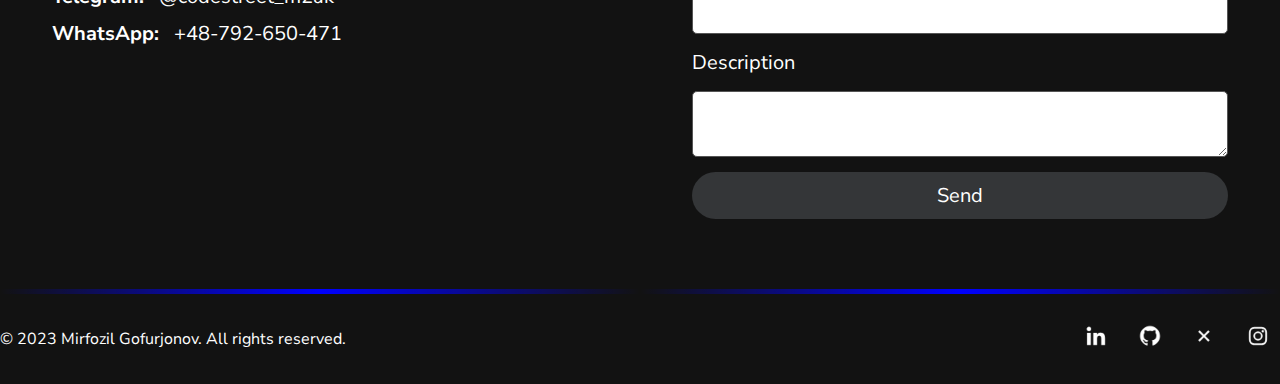
==== commit 66449ff2: "send" ====
--- a/index.html
+++ b/index.html
@@ -147,17 +147,18 @@
 
         <div class="contact-form">
             <h2>Contact Me</h2>
+            <form name="contact" method="POST" data-netlify="true" data-netlify-honeypot="bot-field">
                 <label for="name">Name</label>
-                <input type="text" id="name" name="name" required> <br>
-
+                <input type="text" id="name" name="name" required>
+                
                 <label for="email">Email</label>
-                <input type="email" id="email" name="email" required><br>
+                <input type="email" id="email" name="email" required>
                 
                 <label for="subject">Subject</label>
-                <input type="text" id="subject" name="subject" required><br>
+                <input type="text" id="subject" name="subject" required>
                 
                 <label for="description">Description</label>
-                <textarea id="description" name="description" required></textarea><br>
+                <textarea id="description" name="description" required></textarea>
                 
                 <button type="submit">Send</button>
             </form>
